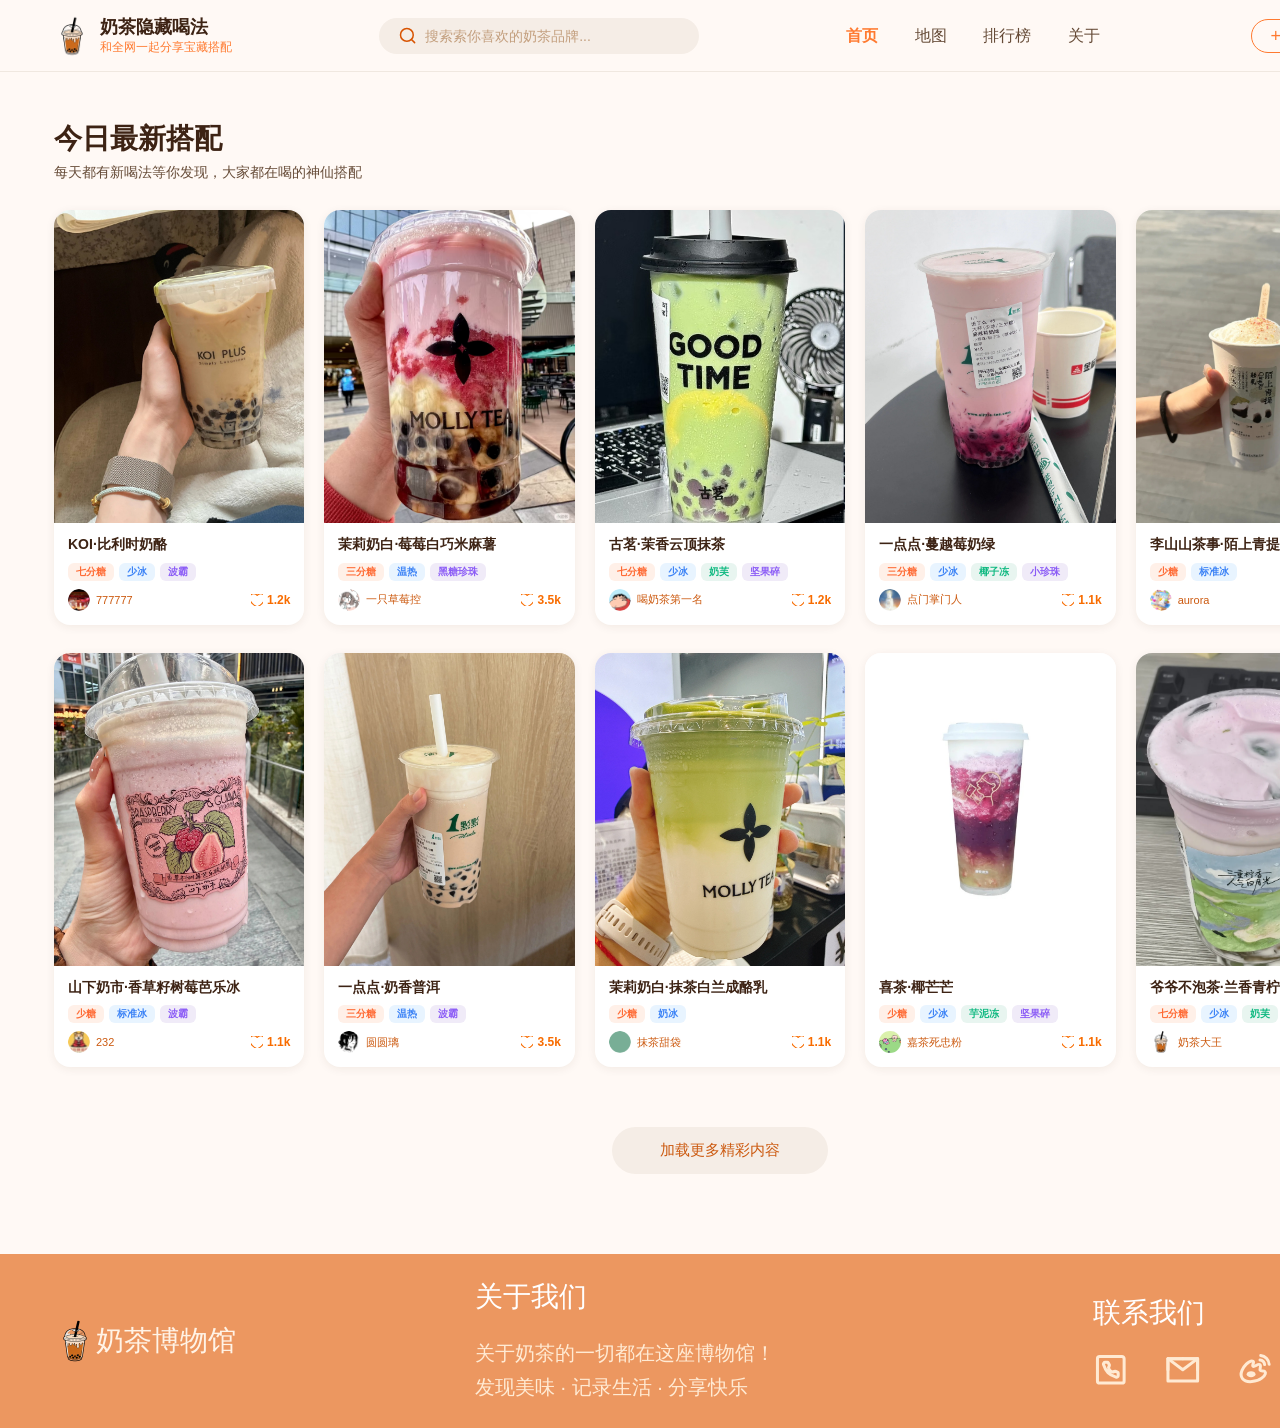
==== project/pairing.html @ bbdb4c74 "Initial commit" ====
<!doctype html>
<html lang="zh-CN">
  <head>
    <meta charset="UTF-8" />
    <meta name="viewport" content="width=device-width, initial-scale=1.0" />
    <title>奶茶博物馆 - 奶茶搭配</title>
    <link rel="stylesheet" href="./static/css/common.css" />
    <link rel="stylesheet" href="./static/css/pairing.css" />
  </head>
  <body>
    <div class="pr-page page-root">
      <!-- 顶部导航 -->
      <div class="pr-nav">
        <div class="pr-nav-brand">
          <div class="pr-nav-logo">
            <img src="./static/images/mou9e9di-x9rffmy.png" class="pr-nav-icon" alt="奶茶博物馆" />
            <div class="pr-nav-brand-text">
              <p class="pr-nav-name">奶茶隐藏喝法</p>
              <p class="pr-nav-slogan">和全网一起分享宝藏搭配</p>
            </div>
          </div>
        </div>
        <div class="pr-nav-search">
          <img src="./static/images/mou9e3r0-au2v2zb.svg" class="pr-nav-search-icon" alt="" />
          <p class="pr-nav-search-text">搜索索你喜欢的奶茶品牌...</p>
        </div>
        <div class="pr-nav-links">
          <a class="pr-nav-link pr-nav-link--active" href="./index.html">首页&nbsp;</a>
          <a class="pr-nav-link" href="./map.html">地图&nbsp;</a>
          <a class="pr-nav-link" href="./ranking.html">排行榜&nbsp;</a>
          <a class="pr-nav-link" href="./news.html">关于&nbsp;</a>
        </div>
        <div class="pr-nav-actions">
          <button class="pr-nav-publish">
            <span class="pr-nav-publish-icon">+</span>
            <span>发布</span>
          </button>
          <div class="pr-nav-avatar">
            <img src="./static/images/mou9e3rs-j0if8y2.png" class="pr-nav-avatar-img" alt="" />
          </div>
        </div>
      </div>

      <!-- 主内容区 -->
      <div class="pr-main">
        <!-- 今日最新搭配 -->
        <div class="pr-section">
          <div class="pr-section-header">
            <div class="pr-section-title-wrap">
              <h2 class="pr-section-title">今日最新搭配</h2>
              <p class="pr-section-subtitle">每天都有新喝法等你发现，大家都在喝的神仙搭配</p>
            </div>
            <a class="pr-view-all" href="javascript:void(0)">
              <span>查看全部</span>
              <img src="./static/images/mou9e3r1-7eg7drt.svg" class="pr-view-all-icon" alt="" />
            </a>
          </div>

          <!-- 第一行卡片 -->
          <div class="pr-grid">
            <!-- 卡片1 -->
            <div class="pr-card" onclick="openCard(this)">
              <div class="pr-card-img-wrap">
                <img src="./static/images/mou9e3rs-bs8rw0z.png" class="pr-card-img" alt="KOI比利时奶酪" />
              </div>
              <div class="pr-card-body">
                <p class="pr-card-name">KOI·比利时奶酪</p>
                <div class="pr-card-tags">
                  <span class="pr-tag pr-tag--sugar">七分糖</span>
                  <span class="pr-tag pr-tag--ice">少冰</span>
                  <span class="pr-tag pr-tag--add">波霸</span>
                </div>
                <div class="pr-card-footer">
                  <div class="pr-card-user">
                    <img src="./static/images/mou9e3rs-j0if8y2.png" class="pr-card-avatar" alt="" />
                    <span class="pr-card-username">777777</span>
                  </div>
                  <div class="pr-card-likes">
                    <img src="./static/images/mou9e3r1-gbikfig.svg" class="pr-card-like-icon" alt="" />
                    <span class="pr-card-like-num">1.2k</span>
                  </div>
                </div>
              </div>
            </div>

            <!-- 卡片2 -->
            <div class="pr-card" onclick="openCard(this)">
              <div class="pr-card-img-wrap">
                <img src="./static/images/mou9e3rs-1xfqoav.png" class="pr-card-img" alt="茉莉奶白莓莓白巧米麻薯" />
              </div>
              <div class="pr-card-body">
                <p class="pr-card-name">茉莉奶白·莓莓白巧米麻薯</p>
                <div class="pr-card-tags">
                  <span class="pr-tag pr-tag--sugar">三分糖</span>
                  <span class="pr-tag pr-tag--ice">温热</span>
                  <span class="pr-tag pr-tag--add">黑糖珍珠</span>
                </div>
                <div class="pr-card-footer">
                  <div class="pr-card-user">
                    <img src="./static/images/mou9e3rs-53yutl6.png" class="pr-card-avatar" alt="" />
                    <span class="pr-card-username">一只草莓控</span>
                  </div>
                  <div class="pr-card-likes">
                    <img src="./static/images/mou9e3r1-gbikfig.svg" class="pr-card-like-icon" alt="" />
                    <span class="pr-card-like-num">3.5k</span>
                  </div>
                </div>
              </div>
            </div>

            <!-- 卡片3 -->
            <div class="pr-card" onclick="openCard(this)">
              <div class="pr-card-img-wrap">
                <img src="./static/images/mou9e3rs-uyum1y2.png" class="pr-card-img" alt="古茗茉香云顶抹茶" />
              </div>
              <div class="pr-card-body">
                <p class="pr-card-name">古茗·茉香云顶抹茶</p>
                <div class="pr-card-tags">
                  <span class="pr-tag pr-tag--sugar">七分糖</span>
                  <span class="pr-tag pr-tag--ice">少冰</span>
                  <span class="pr-tag pr-tag--special">奶芙</span>
                  <span class="pr-tag pr-tag--add">坚果碎</span>
                </div>
                <div class="pr-card-footer">
                  <div class="pr-card-user">
                    <img src="./static/images/mou9e3rs-j7ljwqj.png" class="pr-card-avatar" alt="" />
                    <span class="pr-card-username">喝奶茶第一名</span>
                  </div>
                  <div class="pr-card-likes">
                    <img src="./static/images/mou9e3r1-gbikfig.svg" class="pr-card-like-icon" alt="" />
                    <span class="pr-card-like-num">1.2k</span>
                  </div>
                </div>
              </div>
            </div>

            <!-- 卡片4 -->
            <div class="pr-card" onclick="openCard(this)">
              <div class="pr-card-img-wrap">
                <img src="./static/images/mou9e3rs-lr10ds5.png" class="pr-card-img" alt="一点点蔓越莓奶绿" />
              </div>
              <div class="pr-card-body">
                <p class="pr-card-name">一点点·蔓越莓奶绿</p>
                <div class="pr-card-tags">
                  <span class="pr-tag pr-tag--sugar">三分糖</span>
                  <span class="pr-tag pr-tag--ice">少冰</span>
                  <span class="pr-tag pr-tag--special">椰子冻</span>
                  <span class="pr-tag pr-tag--add">小珍珠</span>
                </div>
                <div class="pr-card-footer">
                  <div class="pr-card-user">
                    <img src="./static/images/mou9e3rs-10gggo0.png" class="pr-card-avatar" alt="" />
                    <span class="pr-card-username">点门掌门人</span>
                  </div>
                  <div class="pr-card-likes">
                    <img src="./static/images/mou9e3r1-gbikfig.svg" class="pr-card-like-icon" alt="" />
                    <span class="pr-card-like-num">1.1k</span>
                  </div>
                </div>
              </div>
            </div>

            <!-- 卡片5 -->
            <div class="pr-card" onclick="openCard(this)">
              <div class="pr-card-img-wrap">
                <img src="./static/images/mou9e3rs-ybuqao6.png" class="pr-card-img" alt="李山山茶事陌上青提" />
              </div>
              <div class="pr-card-body">
                <p class="pr-card-name">李山山茶事·陌上青提</p>
                <div class="pr-card-tags">
                  <span class="pr-tag pr-tag--sugar">少糖</span>
                  <span class="pr-tag pr-tag--ice">标准冰</span>
                </div>
                <div class="pr-card-footer">
                  <div class="pr-card-user">
                    <img src="./static/images/mou9e3rs-e55w3os.png" class="pr-card-avatar" alt="" />
                    <span class="pr-card-username">aurora</span>
                  </div>
                  <div class="pr-card-likes">
                    <img src="./static/images/mou9e3r1-gbikfig.svg" class="pr-card-like-icon" alt="" />
                    <span class="pr-card-like-num">1.2k</span>
                  </div>
                </div>
              </div>
            </div>
          </div>

          <!-- 第二行卡片 -->
          <div class="pr-grid">
            <!-- 卡片6 -->
            <div class="pr-card" onclick="openCard(this)">
              <div class="pr-card-img-wrap">
                <img src="./static/images/mou9e3rs-whs7oyb.png" class="pr-card-img" alt="山下奶市香草籽树莓芭乐冰" />
              </div>
              <div class="pr-card-body">
                <p class="pr-card-name">山下奶市·香草籽树莓芭乐冰</p>
                <div class="pr-card-tags">
                  <span class="pr-tag pr-tag--sugar">少糖</span>
                  <span class="pr-tag pr-tag--ice">标准冰</span>
                  <span class="pr-tag pr-tag--add">波霸</span>
                </div>
                <div class="pr-card-footer">
                  <div class="pr-card-user">
                    <img src="./static/images/mou9e3rs-vuv4kdr.png" class="pr-card-avatar" alt="" />
                    <span class="pr-card-username">232</span>
                  </div>
                  <div class="pr-card-likes">
                    <img src="./static/images/mou9e3r1-j61w7o8.svg" class="pr-card-like-icon" alt="" />
                    <span class="pr-card-like-num">1.1k</span>
                  </div>
                </div>
              </div>
            </div>

            <!-- 卡片7 -->
            <div class="pr-card" onclick="openCard(this)">
              <div class="pr-card-img-wrap">
                <img src="./static/images/mou9e3rs-p1rrs9q.png" class="pr-card-img" alt="一点点奶香普洱" />
              </div>
              <div class="pr-card-body">
                <p class="pr-card-name">一点点·奶香普洱</p>
                <div class="pr-card-tags">
                  <span class="pr-tag pr-tag--sugar">三分糖</span>
                  <span class="pr-tag pr-tag--ice">温热</span>
                  <span class="pr-tag pr-tag--add">波霸</span>
                </div>
                <div class="pr-card-footer">
                  <div class="pr-card-user">
                    <img src="./static/images/mou9e3rs-8os0phf.png" class="pr-card-avatar" alt="" />
                    <span class="pr-card-username">圆圆璃</span>
                  </div>
                  <div class="pr-card-likes">
                    <img src="./static/images/mou9e3r1-gbikfig.svg" class="pr-card-like-icon" alt="" />
                    <span class="pr-card-like-num">3.5k</span>
                  </div>
                </div>
              </div>
            </div>

            <!-- 卡片8 -->
            <div class="pr-card" onclick="openCard(this)">
              <div class="pr-card-img-wrap">
                <img src="./static/images/mou9e3rs-6uo8t4u.png" class="pr-card-img" alt="茉莉奶白抹茶白兰成酪乳" />
              </div>
              <div class="pr-card-body">
                <p class="pr-card-name">茉莉奶白·抹茶白兰成酪乳</p>
                <div class="pr-card-tags">
                  <span class="pr-tag pr-tag--sugar">少糖</span>
                  <span class="pr-tag pr-tag--ice">奶冰</span>
                </div>
                <div class="pr-card-footer">
                  <div class="pr-card-user">
                    <img src="./static/images/mou9e3rs-wnor2rv.png" class="pr-card-avatar" alt="" />
                    <span class="pr-card-username">抹茶甜袋</span>
                  </div>
                  <div class="pr-card-likes">
                    <img src="./static/images/mou9e3r1-gbikfig.svg" class="pr-card-like-icon" alt="" />
                    <span class="pr-card-like-num">1.1k</span>
                  </div>
                </div>
              </div>
            </div>

            <!-- 卡片9 -->
            <div class="pr-card" onclick="openCard(this)">
              <div class="pr-card-img-wrap">
                <img src="./static/images/mou9e3rs-xa13vps.png" class="pr-card-img" alt="喜茶椰芒芒" />
              </div>
              <div class="pr-card-body">
                <p class="pr-card-name">喜茶·椰芒芒</p>
                <div class="pr-card-tags">
                  <span class="pr-tag pr-tag--sugar">少糖</span>
                  <span class="pr-tag pr-tag--ice">少冰</span>
                  <span class="pr-tag pr-tag--special">芋泥冻</span>
                  <span class="pr-tag pr-tag--add">坚果碎</span>
                </div>
                <div class="pr-card-footer">
                  <div class="pr-card-user">
                    <img src="./static/images/mou9e3rs-z16xou0.png" class="pr-card-avatar" alt="" />
                    <span class="pr-card-username">嘉茶死忠粉</span>
                  </div>
                  <div class="pr-card-likes">
                    <img src="./static/images/mou9e3r1-gbikfig.svg" class="pr-card-like-icon" alt="" />
                    <span class="pr-card-like-num">1.1k</span>
                  </div>
                </div>
              </div>
            </div>

            <!-- 卡片10 -->
            <div class="pr-card" onclick="openCard(this)">
              <div class="pr-card-img-wrap">
                <img src="./static/images/mou9e3rs-bv4265z.png" class="pr-card-img" alt="爷爷不泡茶兰香青柠" />
              </div>
              <div class="pr-card-body">
                <p class="pr-card-name">爷爷不泡茶·兰香青柠</p>
                <div class="pr-card-tags">
                  <span class="pr-tag pr-tag--sugar">七分糖</span>
                  <span class="pr-tag pr-tag--ice">少冰</span>
                  <span class="pr-tag pr-tag--special">奶芙</span>
                  <span class="pr-tag pr-tag--add">坚果碎</span>
                </div>
                <div class="pr-card-footer">
                  <div class="pr-card-user">
                    <img src="./static/images/mou9e3rs-yxvwycn.png" class="pr-card-avatar" alt="" />
                    <span class="pr-card-username">奶茶大王</span>
                  </div>
                  <div class="pr-card-likes">
                    <img src="./static/images/mou9e3r1-gbikfig.svg" class="pr-card-like-icon" alt="" />
                    <span class="pr-card-like-num">1.1k</span>
                  </div>
                </div>
              </div>
            </div>
          </div>
        </div>

        <!-- 加载更多 -->
        <div class="pr-load-more">
          <button class="pr-load-btn" onclick="loadMore(this)">加载更多精彩内容</button>
        </div>
      </div>

      <!-- 页脚 -->
      <div class="pr-footer">
        <div class="pr-footer-logo">
          <img src="./static/images/mou9e3rr-ir30nso.png" class="pr-footer-icon" alt="奶茶博物馆" />
          <p class="pr-footer-name">奶茶博物馆</p>
        </div>
        <div class="pr-footer-about">
          <p class="pr-footer-title">关于我们</p>
          <p class="pr-footer-desc">关于奶茶的一切都在这座博物馆！<br />发现美味 · 记录生活 · 分享快乐</p>
        </div>
        <div class="pr-footer-contact">
          <p class="pr-footer-title">联系我们</p>
          <div class="pr-footer-icons">
            <img src="./static/images/mou9e3r1-2b4t9te.svg" class="pr-footer-social" alt="" />
            <img src="./static/images/mou9e3r1-4vmdcwg.svg" class="pr-footer-social" alt="" />
            <img src="./static/images/mou9e3r1-7z5ee9b.svg" class="pr-footer-social" alt="" />
            <img src="./static/images/mou9e3r1-d21x72i.svg" class="pr-footer-social" alt="" />
          </div>
        </div>
      </div>
    </div>

    <!-- 详情弹窗 -->
    <div class="pr-modal" id="prModal" onclick="closeModal(event)">
      <div class="pr-modal-content">
        <button class="pr-modal-close" onclick="document.getElementById('prModal').style.display='none'">✕</button>
        <img id="modalImg" src="" class="pr-modal-img" alt="" />
        <div class="pr-modal-body">
          <p class="pr-modal-name" id="modalName"></p>
          <div class="pr-modal-tags" id="modalTags"></div>
          <div class="pr-modal-actions">
            <button class="pr-modal-like-btn" onclick="toggleLike(this)">
              <img src="./static/images/mou9e3r1-gbikfig.svg" style="width:16px;height:16px;" alt="" />
              点赞
            </button>
            <button class="pr-modal-collect-btn">收藏搭配</button>
          </div>
        </div>
      </div>
    </div>

    <script>
      function openCard(card) {
        const modal = document.getElementById('prModal');
        const img = card.querySelector('.pr-card-img');
        const name = card.querySelector('.pr-card-name');
        const tags = card.querySelector('.pr-card-tags');
        document.getElementById('modalImg').src = img.src;
        document.getElementById('modalName').textContent = name.textContent;
        document.getElementById('modalTags').innerHTML = tags.innerHTML;
        modal.style.display = 'flex';
      }

      function closeModal(e) {
        if (e.target === document.getElementById('prModal')) {
          document.getElementById('prModal').style.display = 'none';
        }
      }

      function toggleLike(btn) {
        btn.classList.toggle('pr-modal-like-btn--liked');
        btn.textContent = btn.classList.contains('pr-modal-like-btn--liked') ? '已点赞 ♥' : '点赞';
      }

      function loadMore(btn) {
        btn.textContent = '加载中...';
        btn.disabled = true;
        setTimeout(() => {
          btn.textContent = '已加载全部精彩内容';
        }, 1200);
      }
    </script>
  </body>
</html>
---- project/static/css/common.css ----
* {
  box-sizing: border-box;
}

html,
body {
  height: 100%;
}

body {
  margin: 0;
  font-family: "PingFang SC", "Hiragino Sans GB", "Microsoft YaHei", SimHei, Arial,
    Helvetica, sans-serif;
  background: #ffffff;
}

img {
  display: block;
}

p {
  margin: 0;
}

a {
  color: inherit;
  text-decoration: none;
}

.page-root {
  margin: 0 auto;
}
---- project/static/css/pairing.css ----
/* ===== 奶茶搭配页面样式 ===== */

.pr-page {
  display: flex;
  flex-direction: column;
  align-items: flex-start;
  background: #fff9f5;
  width: 1440px;
  min-height: 100vh;
}

/* ===== 导航栏 ===== */
.pr-nav {
  display: flex;
  flex-shrink: 0;
  align-items: center;
  align-self: stretch;
  justify-content: space-between;
  background: #fff9f5;
  border-bottom: 1px solid #f0e8e0;
  padding: 12px 54px;
  height: 72px;
}

.pr-nav-brand {
  display: inline-flex;
  flex-shrink: 0;
  align-items: center;
}

.pr-nav-logo {
  display: inline-flex;
  flex-shrink: 0;
  align-items: center;
  column-gap: 10px;
}

.pr-nav-icon {
  flex-shrink: 0;
  width: 36px;
  height: 44px;
}

.pr-nav-brand-text {
  display: flex;
  flex-direction: column;
  row-gap: 2px;
}

.pr-nav-name {
  font-family: "Alimama FangYuanTi VF", "PingFang SC", "Hiragino Sans GB", "Microsoft YaHei", SimHei, Arial, Helvetica, sans-serif;
  font-size: 18px;
  font-weight: 700;
  color: #3d2314;
  line-height: 1.2;
}

.pr-nav-slogan {
  font-family: "PingFang SC", "Hiragino Sans GB", "Microsoft YaHei", SimHei, Arial, Helvetica, sans-serif;
  font-size: 12px;
  color: #ff7a30;
  line-height: 1.2;
}

.pr-nav-search {
  display: flex;
  flex-shrink: 0;
  align-items: center;
  column-gap: 8px;
  border-radius: 999px;
  background: #f5ede6;
  padding: 8px 20px;
  width: 320px;
}

.pr-nav-search-icon {
  flex-shrink: 0;
  width: 18px;
  height: 18px;
}

.pr-nav-search-text {
  flex-shrink: 0;
  line-height: 20px;
  letter-spacing: 0;
  color: #c39f7e;
  font-family: "PingFang SC", "Hiragino Sans GB", "Microsoft YaHei", SimHei, Arial, Helvetica, sans-serif;
  font-size: 14px;
}

.pr-nav-links {
  display: inline-flex;
  flex-shrink: 0;
  align-items: center;
  column-gap: 32px;
}

.pr-nav-link {
  flex-shrink: 0;
  line-height: 28px;
  letter-spacing: 0;
  color: #664b37;
  font-family: "PingFang SC", "Hiragino Sans GB", "Microsoft YaHei", SimHei, Arial, Helvetica, sans-serif;
  font-size: 16px;
  text-decoration: none;
  transition: color 0.2s;
}

.pr-nav-link:hover {
  color: #ff7a30;
}

.pr-nav-link--active {
  color: #ff7a30;
  font-weight: 600;
}

.pr-nav-actions {
  display: inline-flex;
  flex-shrink: 0;
  align-items: center;
  column-gap: 16px;
}

.pr-nav-publish {
  display: inline-flex;
  align-items: center;
  justify-content: center;
  column-gap: 6px;
  border: 1.5px solid #ff7a30;
  border-radius: 999px;
  background: transparent;
  padding: 7px 18px;
  color: #ff7a30;
  font-family: "PingFang SC", "Hiragino Sans GB", "Microsoft YaHei", SimHei, Arial, Helvetica, sans-serif;
  font-size: 14px;
  font-weight: 600;
  cursor: pointer;
  transition: all 0.2s;
}

.pr-nav-publish:hover {
  background: #ff7a30;
  color: #ffffff;
}

.pr-nav-publish-icon {
  font-size: 18px;
  font-weight: 400;
  line-height: 1;
}

.pr-nav-avatar-img {
  width: 36px;
  height: 36px;
  border-radius: 50%;
  object-fit: cover;
  border: 2px solid #ec9760;
}

/* ===== 主内容区 ===== */
.pr-main {
  display: flex;
  flex-direction: column;
  flex-shrink: 0;
  align-items: flex-start;
  align-self: stretch;
  padding: 48px 54px 60px;
  row-gap: 40px;
}

/* 区块 */
.pr-section {
  display: flex;
  flex-direction: column;
  align-self: stretch;
  row-gap: 28px;
}

/* 区块标题 */
.pr-section-header {
  display: flex;
  align-items: flex-end;
  align-self: stretch;
  justify-content: space-between;
}

.pr-section-title-wrap {
  display: flex;
  flex-direction: column;
  row-gap: 6px;
}

.pr-section-title {
  margin: 0;
  font-family: "Alimama FangYuanTi VF", "PingFang SC", "Hiragino Sans GB", "Microsoft YaHei", SimHei, Arial, Helvetica, sans-serif;
  font-size: 28px;
  font-weight: 700;
  color: #3d2314;
  letter-spacing: 0;
}

.pr-section-subtitle {
  font-family: "PingFang SC", "Hiragino Sans GB", "Microsoft YaHei", SimHei, Arial, Helvetica, sans-serif;
  font-size: 14px;
  color: #664b37;
  letter-spacing: 0;
}

.pr-view-all {
  display: inline-flex;
  align-items: center;
  column-gap: 4px;
  color: #ff7a30;
  font-family: "PingFang SC", "Hiragino Sans GB", "Microsoft YaHei", SimHei, Arial, Helvetica, sans-serif;
  font-size: 15px;
  font-weight: 500;
  text-decoration: none;
  transition: color 0.2s;
}

.pr-view-all:hover {
  color: #e86a20;
}

.pr-view-all-icon {
  width: 18px;
  height: 18px;
}

/* 卡片网格 */
.pr-grid {
  display: flex;
  align-self: stretch;
  column-gap: 20px;
}

/* 搭配卡片 */
.pr-card {
  flex: 1;
  display: flex;
  flex-direction: column;
  border-radius: 16px;
  background: #ffffff;
  overflow: hidden;
  box-shadow: 0 2px 10px rgba(68,43,21,0.07);
  cursor: pointer;
  transition: transform 0.2s, box-shadow 0.2s;
}

.pr-card:hover {
  transform: translateY(-4px);
  box-shadow: 0 8px 24px rgba(68,43,21,0.13);
}

.pr-card-img-wrap {
  width: 100%;
  aspect-ratio: 4/5;
  overflow: hidden;
}

.pr-card-img {
  width: 100%;
  height: 100%;
  object-fit: cover;
  transition: transform 0.3s;
}

.pr-card:hover .pr-card-img {
  transform: scale(1.04);
}

.pr-card-body {
  display: flex;
  flex-direction: column;
  padding: 12px 14px 14px;
  row-gap: 8px;
}

.pr-card-name {
  font-family: "PingFang SC", "Hiragino Sans GB", "Microsoft YaHei", SimHei, Arial, Helvetica, sans-serif;
  font-size: 14px;
  font-weight: 600;
  color: #3d2314;
  letter-spacing: 0;
  line-height: 1.4;
}

.pr-card-tags {
  display: flex;
  align-items: center;
  flex-wrap: wrap;
  gap: 5px;
}

.pr-tag {
  display: inline-flex;
  align-items: center;
  border-radius: 6px;
  padding: 2px 8px;
  font-family: "PingFang SC", "Hiragino Sans GB", "Microsoft YaHei", SimHei, Arial, Helvetica, sans-serif;
  font-size: 10px;
  font-weight: 600;
}

.pr-tag--sugar   { background: #fff0e8; color: #ff6b35; }
.pr-tag--ice     { background: #e8f4ff; color: #3b82f6; }
.pr-tag--add     { background: #f0ebf8; color: #8b5cf6; }
.pr-tag--special { background: #e8f5f0; color: #10b981; }

.pr-card-footer {
  display: flex;
  align-items: center;
  justify-content: space-between;
}

.pr-card-user {
  display: inline-flex;
  align-items: center;
  column-gap: 6px;
}

.pr-card-avatar {
  width: 22px;
  height: 22px;
  border-radius: 50%;
  object-fit: cover;
}

.pr-card-username {
  font-family: "PingFang SC", "Hiragino Sans GB", "Microsoft YaHei", SimHei, Arial, Helvetica, sans-serif;
  font-size: 11px;
  color: #cc5a10;
}

.pr-card-likes {
  display: inline-flex;
  align-items: center;
  column-gap: 4px;
}

.pr-card-like-icon {
  width: 12px;
  height: 12px;
}

.pr-card-like-num {
  font-family: "Alimama FangYuanTi VF", "PingFang SC", "Hiragino Sans GB", "Microsoft YaHei", SimHei, Arial, Helvetica, sans-serif;
  font-size: 12px;
  font-weight: 600;
  color: #f86c00;
}

/* 加载更多 */
.pr-load-more {
  display: flex;
  align-items: center;
  justify-content: center;
  align-self: stretch;
  padding: 20px 0;
}

.pr-load-btn {
  display: inline-flex;
  align-items: center;
  justify-content: center;
  border: none;
  border-radius: 999px;
  background: #f5ede6;
  padding: 14px 48px;
  color: #cc5a10;
  font-family: "PingFang SC", "Hiragino Sans GB", "Microsoft YaHei", SimHei, Arial, Helvetica, sans-serif;
  font-size: 15px;
  font-weight: 500;
  cursor: pointer;
  transition: background 0.2s, color 0.2s;
}

.pr-load-btn:hover:not(:disabled) {
  background: #ff7a30;
  color: #ffffff;
}

.pr-load-btn:disabled {
  opacity: 0.6;
  cursor: not-allowed;
}

/* ===== 弹窗 ===== */
.pr-modal {
  display: none;
  position: fixed;
  inset: 0;
  background: rgba(0,0,0,0.5);
  align-items: center;
  justify-content: center;
  z-index: 1000;
}

.pr-modal-content {
  position: relative;
  display: flex;
  align-items: flex-start;
  column-gap: 24px;
  background: #ffffff;
  border-radius: 20px;
  padding: 32px;
  width: 560px;
  max-width: 90vw;
  box-shadow: 0 20px 60px rgba(0,0,0,0.2);
}

.pr-modal-close {
  position: absolute;
  top: 16px;
  right: 16px;
  display: flex;
  align-items: center;
  justify-content: center;
  width: 32px;
  height: 32px;
  border: none;
  border-radius: 50%;
  background: #f5ede6;
  color: #664b37;
  font-size: 14px;
  cursor: pointer;
  transition: background 0.2s;
}

.pr-modal-close:hover {
  background: #ff7a30;
  color: #fff;
}

.pr-modal-img {
  flex-shrink: 0;
  width: 180px;
  height: 220px;
  border-radius: 16px;
  object-fit: cover;
}

.pr-modal-body {
  flex: 1;
  display: flex;
  flex-direction: column;
  row-gap: 16px;
  padding-top: 8px;
}

.pr-modal-name {
  font-family: "Alimama FangYuanTi VF", "PingFang SC", "Hiragino Sans GB", "Microsoft YaHei", SimHei, Arial, Helvetica, sans-serif;
  font-size: 22px;
  font-weight: 700;
  color: #3d2314;
}

.pr-modal-tags {
  display: flex;
  flex-wrap: wrap;
  gap: 8px;
}

.pr-modal-actions {
  display: flex;
  align-items: center;
  column-gap: 12px;
  margin-top: 8px;
}

.pr-modal-like-btn {
  display: inline-flex;
  align-items: center;
  column-gap: 6px;
  border: 1.5px solid #f0e8e0;
  border-radius: 999px;
  background: transparent;
  padding: 10px 20px;
  color: #664b37;
  font-family: "PingFang SC", "Hiragino Sans GB", "Microsoft YaHei", SimHei, Arial, Helvetica, sans-serif;
  font-size: 14px;
  cursor: pointer;
  transition: all 0.2s;
}

.pr-modal-like-btn:hover {
  border-color: #ff7a30;
  color: #ff7a30;
}

.pr-modal-like-btn--liked {
  border-color: #ff7a30;
  background: #fff0e8;
  color: #ff7a30;
}

.pr-modal-collect-btn {
  display: inline-flex;
  align-items: center;
  justify-content: center;
  border: none;
  border-radius: 999px;
  background: #ff7a30;
  padding: 10px 24px;
  color: #ffffff;
  font-family: "PingFang SC", "Hiragino Sans GB", "Microsoft YaHei", SimHei, Arial, Helvetica, sans-serif;
  font-size: 14px;
  font-weight: 600;
  cursor: pointer;
  transition: background 0.2s;
}

.pr-modal-collect-btn:hover {
  background: #e86a20;
}

/* ===== 页脚 ===== */
.pr-footer {
  display: flex;
  flex-shrink: 0;
  align-items: center;
  align-self: stretch;
  column-gap: 239px;
  background: #ec9760;
  padding: 24px 55px;
  overflow: hidden;
  margin-top: auto;
}

.pr-footer-logo {
  display: inline-flex;
  flex-shrink: 0;
  align-items: center;
  column-gap: 1px;
}

.pr-footer-icon {
  flex-shrink: 0;
  width: 40px;
  height: 48px;
}

.pr-footer-name {
  flex-shrink: 0;
  line-height: 34px;
  letter-spacing: 0;
  color: #fff3e6;
  font-family: "Alimama FangYuanTi VF", "PingFang SC", "Hiragino Sans GB", "Microsoft YaHei", SimHei, Arial, Helvetica, sans-serif;
  font-size: 28px;
}

.pr-footer-about,
.pr-footer-contact {
  display: flex;
  flex-direction: column;
  flex-shrink: 0;
  row-gap: 20px;
}

.pr-footer-title {
  flex-shrink: 0;
  letter-spacing: 0;
  color: #ffffff;
  font-family: "Alimama FangYuanTi VF", "PingFang SC", "Hiragino Sans GB", "Microsoft YaHei", SimHei, Arial, Helvetica, sans-serif;
  font-size: 28px;
  font-weight: 500;
}

.pr-footer-desc {
  flex-shrink: 0;
  width: 379px;
  letter-spacing: 0;
  color: #ffead3;
  font-family: "PingFang SC", "Hiragino Sans GB", "Microsoft YaHei", SimHei, Arial, Helvetica, sans-serif;
  font-size: 20px;
  font-weight: 500;
  line-height: 1.7;
}

.pr-footer-icons {
  display: flex;
  align-items: center;
  column-gap: 36px;
}

.pr-footer-social {
  flex-shrink: 0;
  width: 36px;
  height: 36px;
}
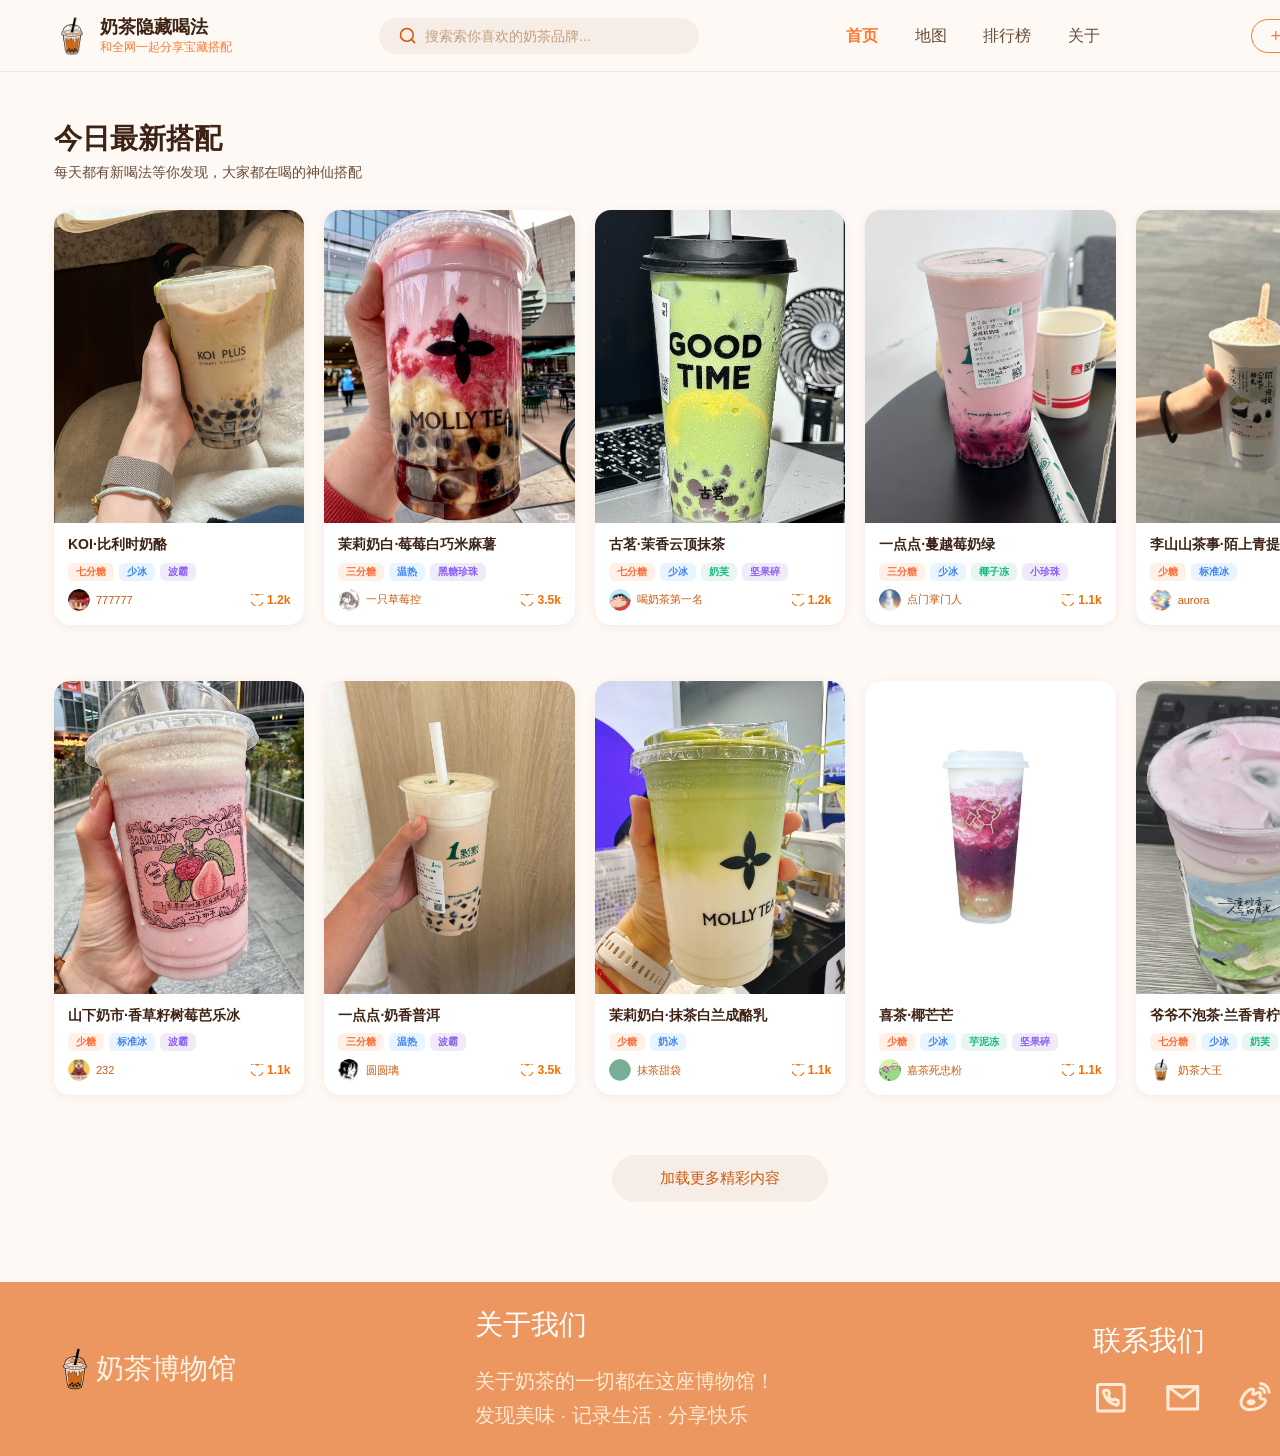
==== commit 2b9c12ca: "feat: 惊喜喝法卡片增加发帖功能，支持上传奶茶图片和头像" ====
--- a/project/pairing.html
+++ b/project/pairing.html
@@ -185,6 +185,9 @@
             </div>
           </div>
 
+          <!-- 用户上传帖子容器 -->
+          <div class="pr-grid" id="userPostsGrid"></div>
+
           <!-- 第二行卡片 -->
           <div class="pr-grid">
             <!-- 卡片6 -->
@@ -392,6 +395,50 @@
           btn.textContent = '已加载全部精彩内容';
         }, 1200);
       }
+
+      // 加载用户上传的帖子
+      function loadUserPosts() {
+        const posts = JSON.parse(localStorage.getItem('userPosts') || '[]');
+        const container = document.getElementById('userPostsGrid');
+        if (!posts.length) return;
+
+        posts.forEach(post => {
+          const card = document.createElement('div');
+          card.className = 'pr-card';
+          card.onclick = function() { openCard(this); };
+
+          const tagsHtml = post.tags.map((tag, i) => {
+            const type = i === 0 ? 'pr-tag--sugar' : i === 1 ? 'pr-tag--ice' : 'pr-tag--add';
+            return '<span class="pr-tag ' + type + '">' + tag + '</span>';
+          }).join('');
+
+          card.innerHTML = `
+            <div class="pr-card-img-wrap">
+              <img src="${post.image}" class="pr-card-img" alt="${post.name}" />
+            </div>
+            <div class="pr-card-body">
+              <p class="pr-card-name">${post.brand}·${post.name}</p>
+              <div class="pr-card-tags">${tagsHtml}</div>
+              <div class="pr-card-footer">
+                <div class="pr-card-user">
+                  ${post.avatar
+                    ? '<img src="' + post.avatar + '" class="pr-card-avatar" alt="" />'
+                    : '<div class="pr-card-avatar" style="background:#e94560;display:flex;align-items:center;justify-content:center;font-size:12px;color:#fff;">' + (post.username ? post.username.charAt(0).toUpperCase() : 'U') + '</div>'}
+                  <span class="pr-card-username">${post.username}</span>
+                </div>
+                <div class="pr-card-likes">
+                  <img src="./static/images/mou9e3r1-gbikfig.svg" class="pr-card-like-icon" alt="" />
+                  <span class="pr-card-like-num">0</span>
+                </div>
+              </div>
+            </div>
+          `;
+          container.appendChild(card);
+        });
+      }
+
+      // 页面加载时渲染用户帖子
+      loadUserPosts();
     </script>
   </body>
 </html>
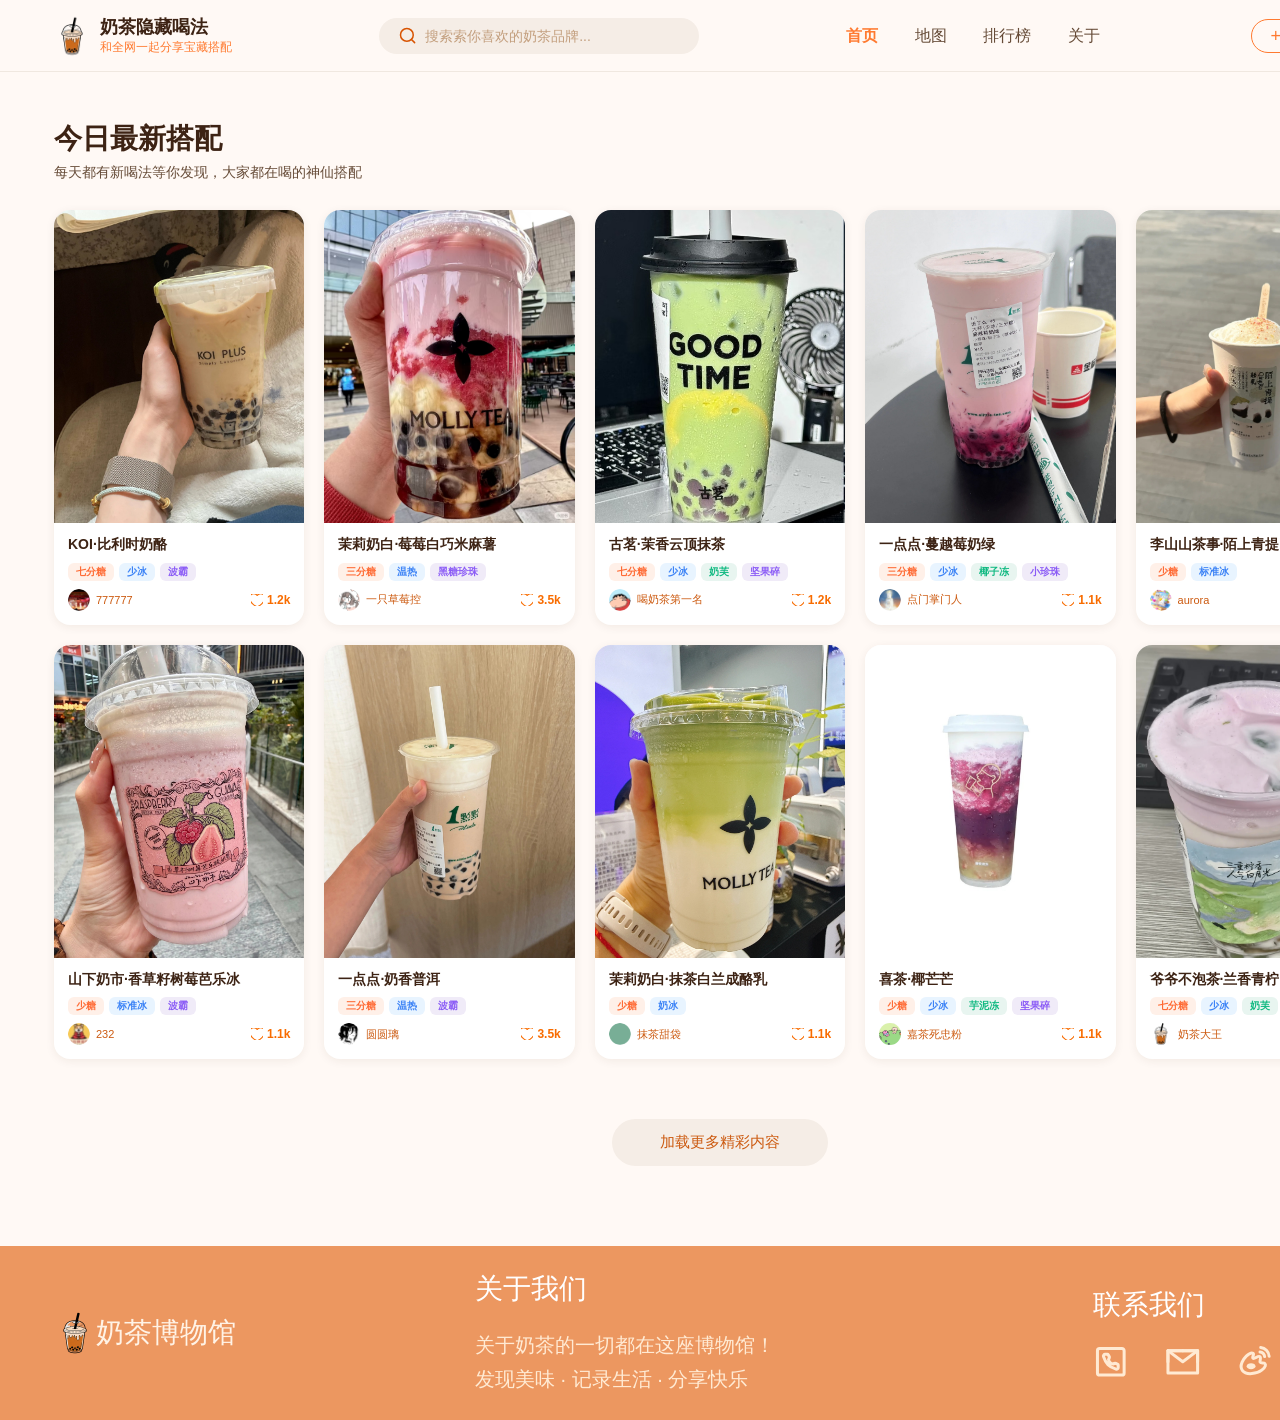
==== commit e8bd0400: "chore: 更新部署预览脚本" ====
--- a/project/pairing.html
+++ b/project/pairing.html
@@ -56,266 +56,8 @@
             </a>
           </div>
 
-          <!-- 第一行卡片 -->
-          <div class="pr-grid">
-            <!-- 卡片1 -->
-            <div class="pr-card" onclick="openCard(this)">
-              <div class="pr-card-img-wrap">
-                <img src="./static/images/mou9e3rs-bs8rw0z.png" class="pr-card-img" alt="KOI比利时奶酪" />
-              </div>
-              <div class="pr-card-body">
-                <p class="pr-card-name">KOI·比利时奶酪</p>
-                <div class="pr-card-tags">
-                  <span class="pr-tag pr-tag--sugar">七分糖</span>
-                  <span class="pr-tag pr-tag--ice">少冰</span>
-                  <span class="pr-tag pr-tag--add">波霸</span>
-                </div>
-                <div class="pr-card-footer">
-                  <div class="pr-card-user">
-                    <img src="./static/images/mou9e3rs-j0if8y2.png" class="pr-card-avatar" alt="" />
-                    <span class="pr-card-username">777777</span>
-                  </div>
-                  <div class="pr-card-likes">
-                    <img src="./static/images/mou9e3r1-gbikfig.svg" class="pr-card-like-icon" alt="" />
-                    <span class="pr-card-like-num">1.2k</span>
-                  </div>
-                </div>
-              </div>
-            </div>
-
-            <!-- 卡片2 -->
-            <div class="pr-card" onclick="openCard(this)">
-              <div class="pr-card-img-wrap">
-                <img src="./static/images/mou9e3rs-1xfqoav.png" class="pr-card-img" alt="茉莉奶白莓莓白巧米麻薯" />
-              </div>
-              <div class="pr-card-body">
-                <p class="pr-card-name">茉莉奶白·莓莓白巧米麻薯</p>
-                <div class="pr-card-tags">
-                  <span class="pr-tag pr-tag--sugar">三分糖</span>
-                  <span class="pr-tag pr-tag--ice">温热</span>
-                  <span class="pr-tag pr-tag--add">黑糖珍珠</span>
-                </div>
-                <div class="pr-card-footer">
-                  <div class="pr-card-user">
-                    <img src="./static/images/mou9e3rs-53yutl6.png" class="pr-card-avatar" alt="" />
-                    <span class="pr-card-username">一只草莓控</span>
-                  </div>
-                  <div class="pr-card-likes">
-                    <img src="./static/images/mou9e3r1-gbikfig.svg" class="pr-card-like-icon" alt="" />
-                    <span class="pr-card-like-num">3.5k</span>
-                  </div>
-                </div>
-              </div>
-            </div>
-
-            <!-- 卡片3 -->
-            <div class="pr-card" onclick="openCard(this)">
-              <div class="pr-card-img-wrap">
-                <img src="./static/images/mou9e3rs-uyum1y2.png" class="pr-card-img" alt="古茗茉香云顶抹茶" />
-              </div>
-              <div class="pr-card-body">
-                <p class="pr-card-name">古茗·茉香云顶抹茶</p>
-                <div class="pr-card-tags">
-                  <span class="pr-tag pr-tag--sugar">七分糖</span>
-                  <span class="pr-tag pr-tag--ice">少冰</span>
-                  <span class="pr-tag pr-tag--special">奶芙</span>
-                  <span class="pr-tag pr-tag--add">坚果碎</span>
-                </div>
-                <div class="pr-card-footer">
-                  <div class="pr-card-user">
-                    <img src="./static/images/mou9e3rs-j7ljwqj.png" class="pr-card-avatar" alt="" />
-                    <span class="pr-card-username">喝奶茶第一名</span>
-                  </div>
-                  <div class="pr-card-likes">
-                    <img src="./static/images/mou9e3r1-gbikfig.svg" class="pr-card-like-icon" alt="" />
-                    <span class="pr-card-like-num">1.2k</span>
-                  </div>
-                </div>
-              </div>
-            </div>
-
-            <!-- 卡片4 -->
-            <div class="pr-card" onclick="openCard(this)">
-              <div class="pr-card-img-wrap">
-                <img src="./static/images/mou9e3rs-lr10ds5.png" class="pr-card-img" alt="一点点蔓越莓奶绿" />
-              </div>
-              <div class="pr-card-body">
-                <p class="pr-card-name">一点点·蔓越莓奶绿</p>
-                <div class="pr-card-tags">
-                  <span class="pr-tag pr-tag--sugar">三分糖</span>
-                  <span class="pr-tag pr-tag--ice">少冰</span>
-                  <span class="pr-tag pr-tag--special">椰子冻</span>
-                  <span class="pr-tag pr-tag--add">小珍珠</span>
-                </div>
-                <div class="pr-card-footer">
-                  <div class="pr-card-user">
-                    <img src="./static/images/mou9e3rs-10gggo0.png" class="pr-card-avatar" alt="" />
-                    <span class="pr-card-username">点门掌门人</span>
-                  </div>
-                  <div class="pr-card-likes">
-                    <img src="./static/images/mou9e3r1-gbikfig.svg" class="pr-card-like-icon" alt="" />
-                    <span class="pr-card-like-num">1.1k</span>
-                  </div>
-                </div>
-              </div>
-            </div>
-
-            <!-- 卡片5 -->
-            <div class="pr-card" onclick="openCard(this)">
-              <div class="pr-card-img-wrap">
-                <img src="./static/images/mou9e3rs-ybuqao6.png" class="pr-card-img" alt="李山山茶事陌上青提" />
-              </div>
-              <div class="pr-card-body">
-                <p class="pr-card-name">李山山茶事·陌上青提</p>
-                <div class="pr-card-tags">
-                  <span class="pr-tag pr-tag--sugar">少糖</span>
-                  <span class="pr-tag pr-tag--ice">标准冰</span>
-                </div>
-                <div class="pr-card-footer">
-                  <div class="pr-card-user">
-                    <img src="./static/images/mou9e3rs-e55w3os.png" class="pr-card-avatar" alt="" />
-                    <span class="pr-card-username">aurora</span>
-                  </div>
-                  <div class="pr-card-likes">
-                    <img src="./static/images/mou9e3r1-gbikfig.svg" class="pr-card-like-icon" alt="" />
-                    <span class="pr-card-like-num">1.2k</span>
-                  </div>
-                </div>
-              </div>
-            </div>
-          </div>
-
-          <!-- 用户上传帖子容器 -->
+          <!-- 统一瀑布流容器：用户帖子 + 静态卡片 -->
           <div class="pr-grid" id="userPostsGrid"></div>
-
-          <!-- 第二行卡片 -->
-          <div class="pr-grid">
-            <!-- 卡片6 -->
-            <div class="pr-card" onclick="openCard(this)">
-              <div class="pr-card-img-wrap">
-                <img src="./static/images/mou9e3rs-whs7oyb.png" class="pr-card-img" alt="山下奶市香草籽树莓芭乐冰" />
-              </div>
-              <div class="pr-card-body">
-                <p class="pr-card-name">山下奶市·香草籽树莓芭乐冰</p>
-                <div class="pr-card-tags">
-                  <span class="pr-tag pr-tag--sugar">少糖</span>
-                  <span class="pr-tag pr-tag--ice">标准冰</span>
-                  <span class="pr-tag pr-tag--add">波霸</span>
-                </div>
-                <div class="pr-card-footer">
-                  <div class="pr-card-user">
-                    <img src="./static/images/mou9e3rs-vuv4kdr.png" class="pr-card-avatar" alt="" />
-                    <span class="pr-card-username">232</span>
-                  </div>
-                  <div class="pr-card-likes">
-                    <img src="./static/images/mou9e3r1-j61w7o8.svg" class="pr-card-like-icon" alt="" />
-                    <span class="pr-card-like-num">1.1k</span>
-                  </div>
-                </div>
-              </div>
-            </div>
-
-            <!-- 卡片7 -->
-            <div class="pr-card" onclick="openCard(this)">
-              <div class="pr-card-img-wrap">
-                <img src="./static/images/mou9e3rs-p1rrs9q.png" class="pr-card-img" alt="一点点奶香普洱" />
-              </div>
-              <div class="pr-card-body">
-                <p class="pr-card-name">一点点·奶香普洱</p>
-                <div class="pr-card-tags">
-                  <span class="pr-tag pr-tag--sugar">三分糖</span>
-                  <span class="pr-tag pr-tag--ice">温热</span>
-                  <span class="pr-tag pr-tag--add">波霸</span>
-                </div>
-                <div class="pr-card-footer">
-                  <div class="pr-card-user">
-                    <img src="./static/images/mou9e3rs-8os0phf.png" class="pr-card-avatar" alt="" />
-                    <span class="pr-card-username">圆圆璃</span>
-                  </div>
-                  <div class="pr-card-likes">
-                    <img src="./static/images/mou9e3r1-gbikfig.svg" class="pr-card-like-icon" alt="" />
-                    <span class="pr-card-like-num">3.5k</span>
-                  </div>
-                </div>
-              </div>
-            </div>
-
-            <!-- 卡片8 -->
-            <div class="pr-card" onclick="openCard(this)">
-              <div class="pr-card-img-wrap">
-                <img src="./static/images/mou9e3rs-6uo8t4u.png" class="pr-card-img" alt="茉莉奶白抹茶白兰成酪乳" />
-              </div>
-              <div class="pr-card-body">
-                <p class="pr-card-name">茉莉奶白·抹茶白兰成酪乳</p>
-                <div class="pr-card-tags">
-                  <span class="pr-tag pr-tag--sugar">少糖</span>
-                  <span class="pr-tag pr-tag--ice">奶冰</span>
-                </div>
-                <div class="pr-card-footer">
-                  <div class="pr-card-user">
-                    <img src="./static/images/mou9e3rs-wnor2rv.png" class="pr-card-avatar" alt="" />
-                    <span class="pr-card-username">抹茶甜袋</span>
-                  </div>
-                  <div class="pr-card-likes">
-                    <img src="./static/images/mou9e3r1-gbikfig.svg" class="pr-card-like-icon" alt="" />
-                    <span class="pr-card-like-num">1.1k</span>
-                  </div>
-                </div>
-              </div>
-            </div>
-
-            <!-- 卡片9 -->
-            <div class="pr-card" onclick="openCard(this)">
-              <div class="pr-card-img-wrap">
-                <img src="./static/images/mou9e3rs-xa13vps.png" class="pr-card-img" alt="喜茶椰芒芒" />
-              </div>
-              <div class="pr-card-body">
-                <p class="pr-card-name">喜茶·椰芒芒</p>
-                <div class="pr-card-tags">
-                  <span class="pr-tag pr-tag--sugar">少糖</span>
-                  <span class="pr-tag pr-tag--ice">少冰</span>
-                  <span class="pr-tag pr-tag--special">芋泥冻</span>
-                  <span class="pr-tag pr-tag--add">坚果碎</span>
-                </div>
-                <div class="pr-card-footer">
-                  <div class="pr-card-user">
-                    <img src="./static/images/mou9e3rs-z16xou0.png" class="pr-card-avatar" alt="" />
-                    <span class="pr-card-username">嘉茶死忠粉</span>
-                  </div>
-                  <div class="pr-card-likes">
-                    <img src="./static/images/mou9e3r1-gbikfig.svg" class="pr-card-like-icon" alt="" />
-                    <span class="pr-card-like-num">1.1k</span>
-                  </div>
-                </div>
-              </div>
-            </div>
-
-            <!-- 卡片10 -->
-            <div class="pr-card" onclick="openCard(this)">
-              <div class="pr-card-img-wrap">
-                <img src="./static/images/mou9e3rs-bv4265z.png" class="pr-card-img" alt="爷爷不泡茶兰香青柠" />
-              </div>
-              <div class="pr-card-body">
-                <p class="pr-card-name">爷爷不泡茶·兰香青柠</p>
-                <div class="pr-card-tags">
-                  <span class="pr-tag pr-tag--sugar">七分糖</span>
-                  <span class="pr-tag pr-tag--ice">少冰</span>
-                  <span class="pr-tag pr-tag--special">奶芙</span>
-                  <span class="pr-tag pr-tag--add">坚果碎</span>
-                </div>
-                <div class="pr-card-footer">
-                  <div class="pr-card-user">
-                    <img src="./static/images/mou9e3rs-yxvwycn.png" class="pr-card-avatar" alt="" />
-                    <span class="pr-card-username">奶茶大王</span>
-                  </div>
-                  <div class="pr-card-likes">
-                    <img src="./static/images/mou9e3r1-gbikfig.svg" class="pr-card-like-icon" alt="" />
-                    <span class="pr-card-like-num">1.1k</span>
-                  </div>
-                </div>
-              </div>
-            </div>
-          </div>
         </div>
 
         <!-- 加载更多 -->
@@ -365,6 +107,88 @@
       </div>
     </div>
 
+    <!-- 发布弹窗 -->
+    <div class="pr-publish-modal" id="publishModal">
+      <div class="pr-publish-content">
+        <button class="pr-publish-close" onclick="hidePublishModal()">✕</button>
+        <h2 class="pr-publish-title">发布新搭配</h2>
+
+        <div class="pr-form-group">
+          <label class="pr-form-label">奶茶品牌</label>
+          <input type="text" class="pr-form-input" id="postBrand" placeholder="请输入奶茶品牌，如：古茗" />
+        </div>
+
+        <div class="pr-form-group">
+          <label class="pr-form-label">奶茶名称</label>
+          <input type="text" class="pr-form-input" id="postName" placeholder="请输入奶茶名称，如：茉香云顶抹茶" />
+        </div>
+
+        <div class="pr-form-group">
+          <label class="pr-form-label">搭配标签</label>
+          <div class="pr-tag-category">
+            <span class="pr-tag-cat-label">甜度</span>
+            <div class="pr-tag-selector">
+              <button class="pr-tag-option pr-tag-option--sugar">无糖</button>
+              <button class="pr-tag-option pr-tag-option--sugar">三分糖</button>
+              <button class="pr-tag-option pr-tag-option--sugar">五分糖</button>
+              <button class="pr-tag-option pr-tag-option--sugar">七分糖</button>
+              <button class="pr-tag-option pr-tag-option--sugar">少糖</button>
+              <button class="pr-tag-option pr-tag-option--sugar">全糖</button>
+            </div>
+          </div>
+          <div class="pr-tag-category">
+            <span class="pr-tag-cat-label">冰量</span>
+            <div class="pr-tag-selector">
+              <button class="pr-tag-option pr-tag-option--ice">去冰</button>
+              <button class="pr-tag-option pr-tag-option--ice">少冰</button>
+              <button class="pr-tag-option pr-tag-option--ice">标准冰</button>
+              <button class="pr-tag-option pr-tag-option--ice">多冰</button>
+              <button class="pr-tag-option pr-tag-option--ice">温热</button>
+              <button class="pr-tag-option pr-tag-option--ice">热</button>
+            </div>
+          </div>
+          <div class="pr-tag-category">
+            <span class="pr-tag-cat-label">加料</span>
+            <div class="pr-tag-selector">
+              <button class="pr-tag-option pr-tag-option--add">波霸</button>
+              <button class="pr-tag-option pr-tag-option--add">珍珠</button>
+              <button class="pr-tag-option pr-tag-option--add">椰果</button>
+              <button class="pr-tag-option pr-tag-option--add">芋泥</button>
+              <button class="pr-tag-option pr-tag-option--add">黑糖珍珠</button>
+              <button class="pr-tag-option pr-tag-option--add">坚果碎</button>
+              <button class="pr-tag-option pr-tag-option--add">奶芙</button>
+              <button class="pr-tag-option pr-tag-option--add">布丁</button>
+            </div>
+          </div>
+        </div>
+
+        <div class="pr-form-group">
+          <label class="pr-form-label">奶茶图片</label>
+          <div class="pr-upload-area" id="uploadArea" onclick="document.getElementById('imageInput').click()">
+            <input type="file" id="imageInput" accept="image/*" style="display:none" onchange="previewImage(event)" />
+            <span class="pr-upload-placeholder">点击上传奶茶图片</span>
+            <img id="imagePreview" class="pr-upload-preview" style="display:none" alt="" />
+          </div>
+        </div>
+
+        <div class="pr-form-group">
+          <label class="pr-form-label">你的昵称</label>
+          <input type="text" class="pr-form-input" id="postUsername" placeholder="请输入你的昵称" />
+        </div>
+
+        <div class="pr-form-group">
+          <label class="pr-form-label">头像（可选）</label>
+          <div class="pr-avatar-upload" onclick="document.getElementById('avatarInput').click()">
+            <input type="file" id="avatarInput" accept="image/*" style="display:none" onchange="previewAvatar(event)" />
+            <img id="avatarPreview" class="pr-avatar-preview" src="./static/images/mou9e3rs-j0if8y2.png" alt="" />
+            <span class="pr-avatar-hint">点击更换头像</span>
+          </div>
+        </div>
+
+        <button class="pr-btn-upload" onclick="submitPost()">一键上传</button>
+      </div>
+    </div>
+
     <script>
       function openCard(card) {
         const modal = document.getElementById('prModal');
@@ -396,49 +220,205 @@
         }, 1200);
       }
 
-      // 加载用户上传的帖子
+      // 瀑布流卡片数据（静态卡片）
+      var STATIC_CARDS = [
+        { img: './static/images/mou9e3rs-bs8rw0z.png', name: 'KOI·比利时奶酪', tags: [{text:'七分糖',type:'sugar'},{text:'少冰',type:'ice'},{text:'波霸',type:'add'}], avatar: './static/images/mou9e3rs-j0if8y2.png', username: '777777', likes: '1.2k' },
+        { img: './static/images/mou9e3rs-1xfqoav.png', name: '茉莉奶白·莓莓白巧米麻薯', tags: [{text:'三分糖',type:'sugar'},{text:'温热',type:'ice'},{text:'黑糖珍珠',type:'add'}], avatar: './static/images/mou9e3rs-53yutl6.png', username: '一只草莓控', likes: '3.5k' },
+        { img: './static/images/mou9e3rs-uyum1y2.png', name: '古茗·茉香云顶抹茶', tags: [{text:'七分糖',type:'sugar'},{text:'少冰',type:'ice'},{text:'奶芙',type:'special'},{text:'坚果碎',type:'add'}], avatar: './static/images/mou9e3rs-j7ljwqj.png', username: '喝奶茶第一名', likes: '1.2k' },
+        { img: './static/images/mou9e3rs-lr10ds5.png', name: '一点点·蔓越莓奶绿', tags: [{text:'三分糖',type:'sugar'},{text:'少冰',type:'ice'},{text:'椰子冻',type:'special'},{text:'小珍珠',type:'add'}], avatar: './static/images/mou9e3rs-10gggo0.png', username: '点门掌门人', likes: '1.1k' },
+        { img: './static/images/mou9e3rs-ybuqao6.png', name: '李山山茶事·陌上青提', tags: [{text:'少糖',type:'sugar'},{text:'标准冰',type:'ice'}], avatar: './static/images/mou9e3rs-e55w3os.png', username: 'aurora', likes: '1.2k' },
+        { img: './static/images/mou9e3rs-whs7oyb.png', name: '山下奶市·香草籽树莓芭乐冰', tags: [{text:'少糖',type:'sugar'},{text:'标准冰',type:'ice'},{text:'波霸',type:'add'}], avatar: './static/images/mou9e3rs-vuv4kdr.png', username: '232', likes: '1.1k' },
+        { img: './static/images/mou9e3rs-p1rrs9q.png', name: '一点点·奶香普洱', tags: [{text:'三分糖',type:'sugar'},{text:'温热',type:'ice'},{text:'波霸',type:'add'}], avatar: './static/images/mou9e3rs-8os0phf.png', username: '圆圆璃', likes: '3.5k' },
+        { img: './static/images/mou9e3rs-6uo8t4u.png', name: '茉莉奶白·抹茶白兰成酪乳', tags: [{text:'少糖',type:'sugar'},{text:'奶冰',type:'ice'}], avatar: './static/images/mou9e3rs-wnor2rv.png', username: '抹茶甜袋', likes: '1.1k' },
+        { img: './static/images/mou9e3rs-xa13vps.png', name: '喜茶·椰芒芒', tags: [{text:'少糖',type:'sugar'},{text:'少冰',type:'ice'},{text:'芋泥冻',type:'special'},{text:'坚果碎',type:'add'}], avatar: './static/images/mou9e3rs-z16xou0.png', username: '嘉茶死忠粉', likes: '1.1k' },
+        { img: './static/images/mou9e3rs-bv4265z.png', name: '爷爷不泡茶·兰香青柠', tags: [{text:'七分糖',type:'sugar'},{text:'少冰',type:'ice'},{text:'奶芙',type:'special'},{text:'坚果碎',type:'add'}], avatar: './static/images/mou9e3rs-yxvwycn.png', username: '奶茶大王', likes: '1.1k' }
+      ];
+
+      // 渲染一张卡片
+      function createCard(cardData) {
+        var card = document.createElement('div');
+        card.className = 'pr-card';
+        card.onclick = function() { openCard(this); };
+
+        var tagsHtml = cardData.tags.map(function(t) {
+          return '<span class="pr-tag pr-tag--' + t.type + '">' + t.text + '</span>';
+        }).join('');
+
+        var avatarHtml = cardData.avatar
+          ? '<img src="' + cardData.avatar + '" class="pr-card-avatar" alt="" />'
+          : '<div class="pr-card-avatar" style="background:#e94560;display:flex;align-items:center;justify-content:center;font-size:12px;color:#fff;">' + (cardData.username ? cardData.username.charAt(0).toUpperCase() : 'U') + '</div>';
+
+        card.innerHTML = [
+          '<div class="pr-card-img-wrap"><img src="' + cardData.img + '" class="pr-card-img" alt="' + cardData.name + '" /></div>',
+          '<div class="pr-card-body">',
+          '  <p class="pr-card-name">' + cardData.name + '</p>',
+          '  <div class="pr-card-tags">' + tagsHtml + '</div>',
+          '  <div class="pr-card-footer">',
+          '    <div class="pr-card-user">' + avatarHtml + '<span class="pr-card-username">' + cardData.username + '</span></div>',
+          '    <div class="pr-card-likes"><img src="./static/images/mou9e3r1-gbikfig.svg" class="pr-card-like-icon" alt="" /><span class="pr-card-like-num">' + (cardData.likes || '0') + '</span></div>',
+          '  </div>',
+          '</div>'
+        ].join('');
+
+        return card;
+      }
+
+      // 加载所有卡片（用户帖子 + 静态卡片）
       function loadUserPosts() {
-        const posts = JSON.parse(localStorage.getItem('userPosts') || '[]');
-        const container = document.getElementById('userPostsGrid');
-        if (!posts.length) return;
-
-        posts.forEach(post => {
-          const card = document.createElement('div');
-          card.className = 'pr-card';
-          card.onclick = function() { openCard(this); };
-
-          const tagsHtml = post.tags.map((tag, i) => {
-            const type = i === 0 ? 'pr-tag--sugar' : i === 1 ? 'pr-tag--ice' : 'pr-tag--add';
-            return '<span class="pr-tag ' + type + '">' + tag + '</span>';
-          }).join('');
-
-          card.innerHTML = `
-            <div class="pr-card-img-wrap">
-              <img src="${post.image}" class="pr-card-img" alt="${post.name}" />
-            </div>
-            <div class="pr-card-body">
-              <p class="pr-card-name">${post.brand}·${post.name}</p>
-              <div class="pr-card-tags">${tagsHtml}</div>
-              <div class="pr-card-footer">
-                <div class="pr-card-user">
-                  ${post.avatar
-                    ? '<img src="' + post.avatar + '" class="pr-card-avatar" alt="" />'
-                    : '<div class="pr-card-avatar" style="background:#e94560;display:flex;align-items:center;justify-content:center;font-size:12px;color:#fff;">' + (post.username ? post.username.charAt(0).toUpperCase() : 'U') + '</div>'}
-                  <span class="pr-card-username">${post.username}</span>
-                </div>
-                <div class="pr-card-likes">
-                  <img src="./static/images/mou9e3r1-gbikfig.svg" class="pr-card-like-icon" alt="" />
-                  <span class="pr-card-like-num">0</span>
-                </div>
-              </div>
-            </div>
-          `;
-          container.appendChild(card);
+        var container = document.getElementById('userPostsGrid');
+        container.innerHTML = '';
+
+        // 1. 渲染用户上传的帖子
+        var userPosts = JSON.parse(localStorage.getItem('userPosts') || '[]');
+        userPosts.forEach(function(post) {
+          var tags = post.tags.map(function(text, i) {
+            var type = i === 0 ? 'sugar' : i === 1 ? 'ice' : 'add';
+            return { text: text, type: type };
+          });
+          container.appendChild(createCard({
+            img: post.image,
+            name: post.brand + '·' + post.name,
+            tags: tags,
+            avatar: post.avatar || null,
+            username: post.username,
+            likes: '0'
+          }));
+        });
+
+        // 2. 渲染静态卡片
+        STATIC_CARDS.forEach(function(c) {
+          container.appendChild(createCard(c));
         });
       }
 
       // 页面加载时渲染用户帖子
       loadUserPosts();
+
+      // ===== 发布弹窗逻辑 =====
+      const publishModal = document.getElementById('publishModal');
+
+      function showPublishModal() {
+        publishModal.style.display = 'flex';
+      }
+
+      function hidePublishModal() {
+        publishModal.style.display = 'none';
+        resetPublishForm();
+      }
+
+      function resetPublishForm() {
+        document.getElementById('postBrand').value = '';
+        document.getElementById('postName').value = '';
+        document.getElementById('postUsername').value = '';
+        document.querySelectorAll('.pr-tag-option.is-selected').forEach(function(el) { el.classList.remove('is-selected'); });
+        document.getElementById('imageInput').value = '';
+        var imgPrev = document.getElementById('imagePreview');
+        imgPrev.style.display = 'none';
+        imgPrev.src = '';
+        document.querySelector('.pr-upload-placeholder').style.display = 'block';
+        document.getElementById('avatarInput').value = '';
+        document.getElementById('avatarPreview').src = './static/images/mou9e3rs-j0if8y2.png';
+      }
+
+      // 点击遮罩关闭
+      publishModal.onclick = function(e) {
+        if (e.target === publishModal) {
+          hidePublishModal();
+        }
+      };
+
+      // 标签选择
+      document.querySelectorAll('.pr-tag-option').forEach(function(btn) {
+        btn.onclick = function() {
+          this.classList.toggle('is-selected');
+        };
+      });
+
+      // 奶茶图片预览
+      function previewImage(event) {
+        var file = event.target.files[0];
+        if (!file) return;
+        var reader = new FileReader();
+        reader.onload = function(e) {
+          var preview = document.getElementById('imagePreview');
+          preview.src = e.target.result;
+          preview.style.display = 'block';
+          document.querySelector('.pr-upload-placeholder').style.display = 'none';
+        };
+        reader.readAsDataURL(file);
+      }
+
+      // 头像预览
+      function previewAvatar(event) {
+        var file = event.target.files[0];
+        if (!file) return;
+        var reader = new FileReader();
+        reader.onload = function(e) {
+          document.getElementById('avatarPreview').src = e.target.result;
+        };
+        reader.readAsDataURL(file);
+      }
+
+      // 提交帖子
+      function submitPost() {
+        var brand = document.getElementById('postBrand').value.trim();
+        var name = document.getElementById('postName').value.trim();
+        var username = document.getElementById('postUsername').value.trim();
+        var imagePreview = document.getElementById('imagePreview');
+        var image = imagePreview.src;
+        var avatar = document.getElementById('avatarPreview').src;
+
+        // 表单验证
+        if (!brand) { alert('请输入奶茶品牌'); return; }
+        if (!name) { alert('请输入奶茶名称'); return; }
+        if (!username) { alert('请输入你的昵称'); return; }
+
+        var selectedTags = [];
+        document.querySelectorAll('.pr-tag-option.is-selected').forEach(function(el) {
+          selectedTags.push(el.textContent.trim());
+        });
+        if (selectedTags.length === 0) { alert('请至少选择一个搭配标签'); return; }
+
+        if (!image || imagePreview.style.display === 'none') { alert('请上传奶茶图片'); return; }
+
+        // 构造帖子对象
+        var post = {
+          brand: brand,
+          name: name,
+          tags: selectedTags,
+          image: image,
+          username: username,
+          avatar: avatar,
+          timestamp: Date.now()
+        };
+
+        // 存入 localStorage
+        try {
+          var posts = JSON.parse(localStorage.getItem('userPosts') || '[]');
+          posts.unshift(post);
+          localStorage.setItem('userPosts', JSON.stringify(posts));
+        } catch (e) {
+          alert('图片过大，请压缩后重试');
+          return;
+        }
+
+        // 反馈与重新渲染
+        var btn = document.querySelector('.pr-btn-upload');
+        btn.textContent = '上传中...';
+        btn.disabled = true;
+        setTimeout(function() {
+          btn.textContent = '发布成功！';
+          setTimeout(function() {
+            hidePublishModal();
+            btn.textContent = '一键上传';
+            btn.disabled = false;
+            loadUserPosts();
+          }, 400);
+        }, 500);
+      }
+
+      // 绑定发布按钮
+      document.querySelector('.pr-nav-publish').onclick = showPublishModal;
     </script>
   </body>
 </html>
--- a/project/static/css/pairing.css
+++ b/project/static/css/pairing.css
@@ -233,6 +233,16 @@
   display: flex;
   align-self: stretch;
   column-gap: 20px;
+}
+
+/* 瀑布流网格支持换行 */
+#userPostsGrid {
+  flex-wrap: wrap;
+  row-gap: 20px;
+}
+
+#userPostsGrid .pr-card {
+  flex: 0 0 calc((100% - 80px) / 5);
 }
 
 /* 搭配卡片 */
@@ -589,3 +599,236 @@
   width: 36px;
   height: 36px;
 }
+
+/* ===== 发布弹窗 ===== */
+.pr-publish-modal {
+  display: none;
+  position: fixed;
+  inset: 0;
+  background: rgba(0,0,0,0.5);
+  align-items: center;
+  justify-content: center;
+  z-index: 1001;
+}
+
+.pr-publish-content {
+  position: relative;
+  display: flex;
+  flex-direction: column;
+  background: #ffffff;
+  border-radius: 20px;
+  padding: 36px;
+  width: 520px;
+  max-width: 90vw;
+  max-height: 85vh;
+  overflow-y: auto;
+  box-shadow: 0 20px 60px rgba(0,0,0,0.2);
+  row-gap: 20px;
+}
+
+.pr-publish-title {
+  font-family: "Alimama FangYuanTi VF", "PingFang SC", "Hiragino Sans GB", "Microsoft YaHei", SimHei, Arial, Helvetica, sans-serif;
+  font-size: 24px;
+  font-weight: 700;
+  color: #3d2314;
+  margin: 0;
+}
+
+.pr-publish-close {
+  position: absolute;
+  top: 16px;
+  right: 16px;
+  display: flex;
+  align-items: center;
+  justify-content: center;
+  width: 32px;
+  height: 32px;
+  border: none;
+  border-radius: 50%;
+  background: #f5ede6;
+  color: #664b37;
+  font-size: 14px;
+  cursor: pointer;
+  transition: background 0.2s;
+}
+
+.pr-publish-close:hover {
+  background: #ff7a30;
+  color: #fff;
+}
+
+.pr-form-group {
+  display: flex;
+  flex-direction: column;
+  row-gap: 8px;
+}
+
+.pr-form-label {
+  font-family: "PingFang SC", "Hiragino Sans GB", "Microsoft YaHei", SimHei, Arial, Helvetica, sans-serif;
+  font-size: 14px;
+  font-weight: 600;
+  color: #3d2314;
+}
+
+.pr-form-input {
+  border: 1.5px solid #f0e8e0;
+  border-radius: 10px;
+  background: #fdfaf8;
+  padding: 12px 16px;
+  font-family: "PingFang SC", "Hiragino Sans GB", "Microsoft YaHei", SimHei, Arial, Helvetica, sans-serif;
+  font-size: 14px;
+  color: #3d2314;
+  outline: none;
+  transition: border-color 0.2s;
+}
+
+.pr-form-input:focus {
+  border-color: #ff7a30;
+}
+
+.pr-form-input::placeholder {
+  color: #c39f7e;
+}
+
+.pr-tag-category {
+  display: flex;
+  flex-direction: column;
+  row-gap: 6px;
+  margin-bottom: 10px;
+}
+
+.pr-tag-cat-label {
+  font-family: "PingFang SC", "Hiragino Sans GB", "Microsoft YaHei", SimHei, Arial, Helvetica, sans-serif;
+  font-size: 12px;
+  color: #664b37;
+  font-weight: 500;
+}
+
+.pr-tag-selector {
+  display: flex;
+  flex-wrap: wrap;
+  gap: 8px;
+}
+
+.pr-tag-option {
+  display: inline-flex;
+  align-items: center;
+  border: 1.5px solid #f0e8e0;
+  border-radius: 999px;
+  background: #fdfaf8;
+  padding: 6px 14px;
+  font-family: "PingFang SC", "Hiragino Sans GB", "Microsoft YaHei", SimHei, Arial, Helvetica, sans-serif;
+  font-size: 12px;
+  font-weight: 500;
+  color: #664b37;
+  cursor: pointer;
+  transition: all 0.2s;
+}
+
+.pr-tag-option:hover {
+  border-color: #ff7a30;
+  color: #ff7a30;
+}
+
+.pr-tag-option--sugar.is-selected {
+  background: #fff0e8;
+  border-color: #ff6b35;
+  color: #ff6b35;
+}
+
+.pr-tag-option--ice.is-selected {
+  background: #e8f4ff;
+  border-color: #3b82f6;
+  color: #3b82f6;
+}
+
+.pr-tag-option--add.is-selected {
+  background: #f0ebf8;
+  border-color: #8b5cf6;
+  color: #8b5cf6;
+}
+
+.pr-upload-area {
+  display: flex;
+  flex-direction: column;
+  align-items: center;
+  justify-content: center;
+  border: 2px dashed #f0e8e0;
+  border-radius: 12px;
+  background: #fdfaf8;
+  padding: 30px 20px;
+  cursor: pointer;
+  transition: border-color 0.2s, background 0.2s;
+  min-height: 100px;
+}
+
+.pr-upload-area:hover {
+  border-color: #ff7a30;
+  background: #fff5ef;
+}
+
+.pr-upload-placeholder {
+  font-family: "PingFang SC", "Hiragino Sans GB", "Microsoft YaHei", SimHei, Arial, Helvetica, sans-serif;
+  font-size: 13px;
+  color: #c39f7e;
+}
+
+.pr-upload-preview {
+  width: 100%;
+  max-height: 200px;
+  object-fit: contain;
+  border-radius: 8px;
+}
+
+.pr-avatar-upload {
+  display: flex;
+  align-items: center;
+  column-gap: 12px;
+  cursor: pointer;
+}
+
+.pr-avatar-preview {
+  width: 60px;
+  height: 60px;
+  border-radius: 50%;
+  object-fit: cover;
+  border: 2px solid #f0e8e0;
+  transition: border-color 0.2s;
+}
+
+.pr-avatar-upload:hover .pr-avatar-preview {
+  border-color: #ff7a30;
+}
+
+.pr-avatar-hint {
+  font-family: "PingFang SC", "Hiragino Sans GB", "Microsoft YaHei", SimHei, Arial, Helvetica, sans-serif;
+  font-size: 12px;
+  color: #c39f7e;
+}
+
+.pr-btn-upload {
+  display: flex;
+  align-items: center;
+  justify-content: center;
+  border: none;
+  border-radius: 999px;
+  background: #ff7a30;
+  padding: 14px 0;
+  width: 100%;
+  color: #ffffff;
+  font-family: "PingFang SC", "Hiragino Sans GB", "Microsoft YaHei", SimHei, Arial, Helvetica, sans-serif;
+  font-size: 16px;
+  font-weight: 600;
+  cursor: pointer;
+  transition: background 0.2s;
+  margin-top: 4px;
+}
+
+.pr-btn-upload:hover {
+  background: #e86a20;
+}
+
+.pr-btn-upload:disabled {
+  opacity: 0.6;
+  cursor: not-allowed;
+}
